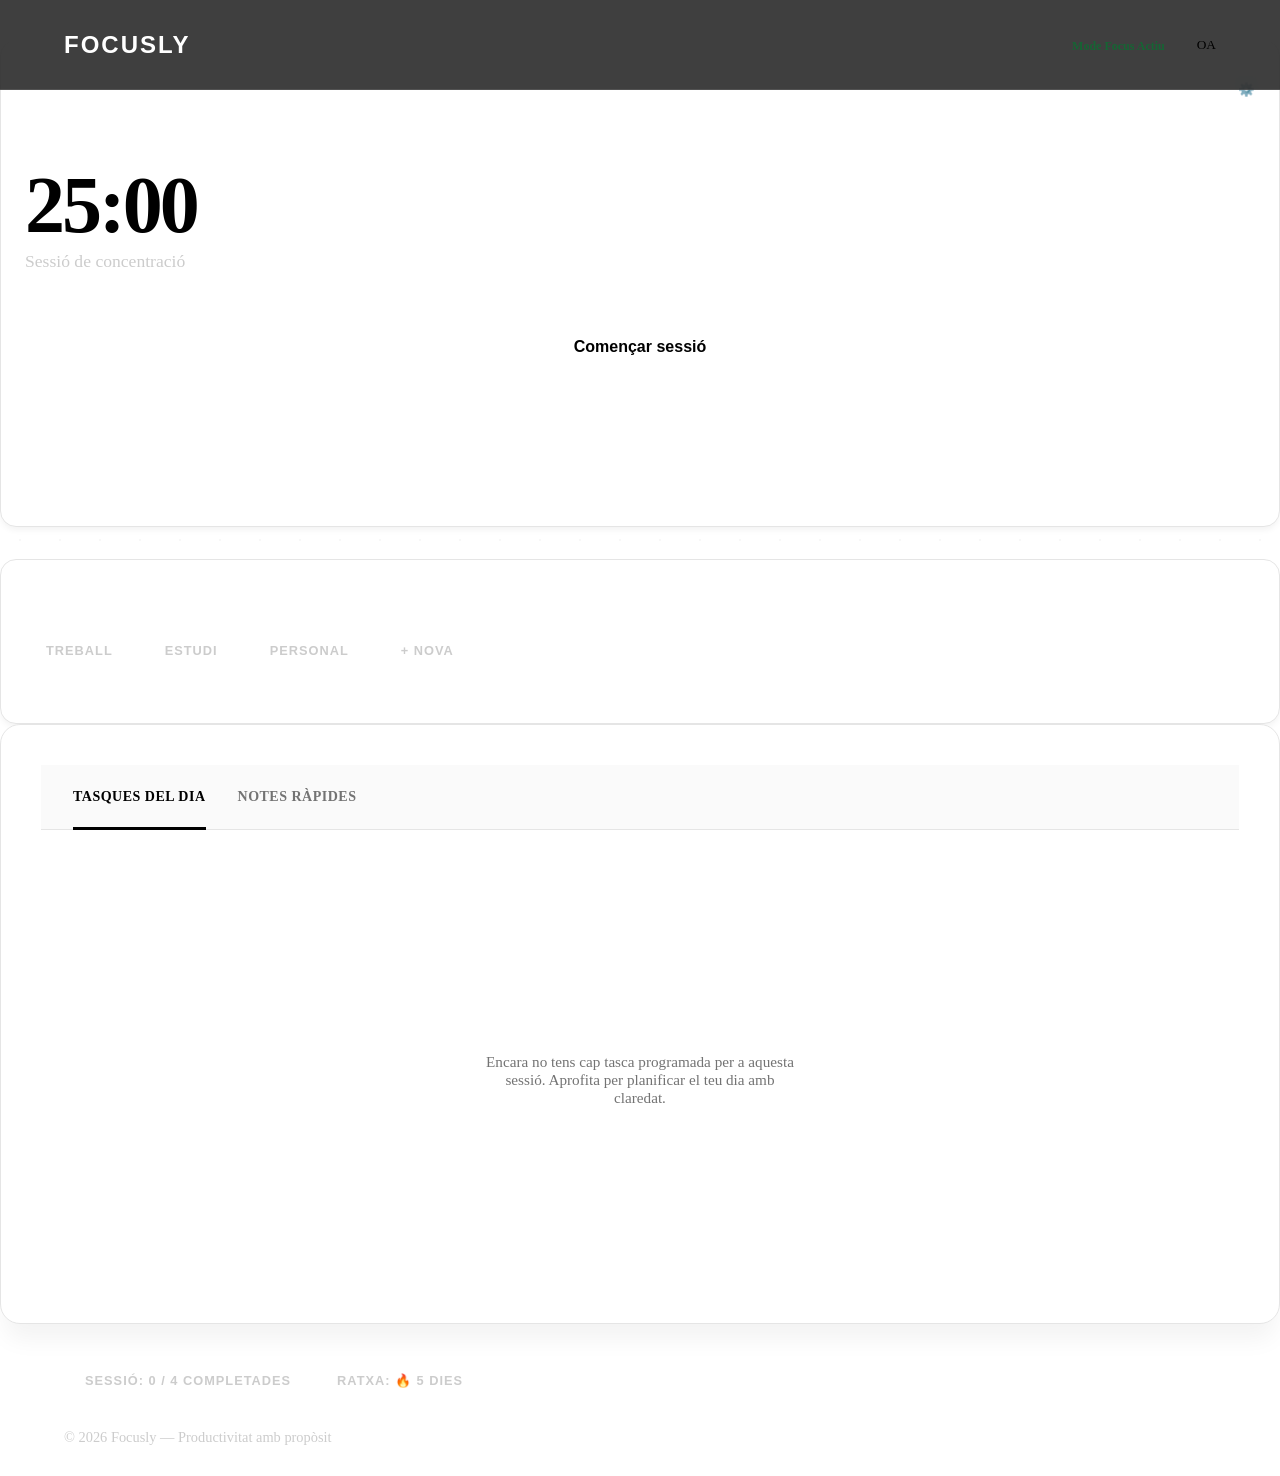
==== app/index.html @ b0396bdb "Mejorar estructura de proyecto para facilitar rutas de archivos" ====
<!DOCTYPE html>
<html lang="ca">
<head>
    <meta charset="UTF-8" />
    <meta name="viewport" content="width=device-width, initial-scale=1.0" />
    <title>Focusly — Panell de Control</title>
    <link rel="stylesheet" href="../css/style.css" />
    <link rel="stylesheet" href="../css/dashboard.css" />
</head>
<body class="dashboard-page">

    <header class="main-header dashboard-header">
        <div class="container flex-header">
            <div class="brand">
                <a href="index.html" class="logo">FOCUSLY</a>
            </div>
            
            <nav class="nav-links header-actions">
                <div class="status-badge">
                    <span class="pulse-dot"></span>
                    <span class="status-text">Mode Focus Actiu</span>
                </div>
                <button class="profile-btn" aria-label="Perfil d'usuari">
                    <div class="avatar-circle">OA</div>
                </button>
            </nav>
        </div>
    </header>

    <main class="app-main container">
        <div class="dashboard-grid">
            
            <aside class="sidebar">
                
                <section class="feature-item widget">
                    <header class="widget-header">
                        <h3>Temporitzador</h3>
                        <button class="icon-btn" aria-label="Configuració">⚙️</button>
                    </header>
                    
                    <div class="timer-display">
                        <span class="time-remaining">25:00</span>
                        <p class="timer-subtitle">Sessió de concentració</p>
                    </div>
                    
                    <div class="cta-container">
                        <button class="btn-white btn-full">Començar sessió</button>
                        <div class="timer-controls">
                            <button class="btn-secondary">Pausa</button>
                            <button class="btn-secondary">Reiniciar</button>
                        </div>
                    </div>
                </section>

                <section class="feature-item widget">
                    <h3>Etiquetes de sessió</h3>
                    <div class="tag-cloud">
                        <button class="badge active-tag">Treball</button>
                        <button class="badge">Estudi</button>
                        <button class="badge">Personal</button>
                        <button class="badge add-tag">+ Nova</button>
                    </div>
                </section>
                
            </aside>

            <section class="workspace">
                <div class="feature-item workspace-card">
                    
                    <header class="workspace-header">
                        <div class="header-tabs">
                            <button class="tab active">Tasques del dia</button>
                            <button class="tab">Notes ràpides</button>
                        </div>
                    </header>

                    <div class="workspace-content">
                        <div class="empty-state text-center">
                            <div class="icon-box empty-icon">✓</div>
                            <h2>Tot en ordre</h2>
                            <p>Encara no tens cap tasca programada per a aquesta sessió. Aprofita per planificar el teu dia amb claredat.</p>
                            <button class="btn-secondary mt-4">
                                + Afegeix la teva primera tasca
                            </button>
                        </div>
                    </div>
                    
                </div>
            </section>

        </div>
    </main>

    <footer class="dashboard-footer">
        <div class="container footer-flex">
            <div class="footer-stats">
                <span class="badge"><strong>Sessió:</strong> 0 / 4 completades</span>
                <span class="badge"><strong>Ratxa:</strong> 🔥 5 dies</span>
            </div>
            <div class="footer-legal">
                <p>&copy; 2026 Focusly — Productivitat amb propòsit</p>
            </div>
        </div>
    </footer>

    <script src="js/app.js"></script>
</body>
</html>
---- css/style.css ----
:root {
    /* Colors de Fons i Degradats */
    --bg-dark-start: #1e1e1e;
    --bg-dark-end: #3a3a3a;
    --bg-header: rgba(30, 30, 30, 0.85);
    --bg-card: rgba(255, 255, 255, 0.03);
    --bg-card-hover: rgba(255, 255, 255, 0.08);
    
    /* Colors de Text */
    --text-primary: #ffffff;
    --text-secondary: #cccccc;
    --text-muted: #999999;
    --text-inverse: #000000;
    
    /* Botons (Basat en el teu codi) */
    --btn-primary-bg: #ffffff;
    --btn-primary-text: #000000;
    --btn-primary-hover: #dddddd;
    --btn-secondary-border: #ffffff;
    --btn-secondary-text: #ffffff;
    --btn-secondary-hover-bg: #ffffff;
    --btn-secondary-hover-text: #000000;
    
    /* Vores i Línies */
    --border-color: rgba(255, 255, 255, 0.1);
    --border-color-hover: rgba(255, 255, 255, 0.4);
    
    /* Tipografia */
    --font-main: Garamond, "Times New Roman", serif;
    --font-sans: -apple-system, BlinkMacSystemFont, "Segoe UI", Roboto, Helvetica, Arial, sans-serif;
    
    /* Espaiats i Mides */
    --container-max-width: 1200px;
    --container-narrow: 800px;
    --container-tiny: 500px; /* Del teu codi original */
    --padding-global: 24px;
    
    /* Transicions */
    --transition-fast: 0.2s ease;
    --transition-normal: 0.3s ease;
    --transition-slow: 0.5s ease;
    
    /* Ombres */
    --shadow-sm: 0 4px 6px rgba(0, 0, 0, 0.1);
    --shadow-md: 0 10px 30px rgba(0, 0, 0, 0.3);
    --shadow-lg: 0 20px 40px rgba(0, 0, 0, 0.5);
}

/* =========================================
   2. RESET & NORMALIZE
   ========================================= */
*,
*::before,
*::after {
    margin: 0;
    padding: 0;
    box-sizing: border-box;
}

html {
    scroll-behavior: smooth;
    font-size: 16px;
}

/* =========================================
   3. ESTILS BASE (CORE STYLES)
   ========================================= */
body.landing-page {
    font-family: var(--font-main);
    background: linear-gradient(135deg, var(--bg-dark-start), var(--bg-dark-end));
    background-attachment: fixed; /* Manté el degradat fix al fer scroll */
    color: var(--text-primary);
    line-height: 1.6;
    overflow-x: hidden;
    min-height: 100vh;
    /* Hem tret el display:flex general per permetre l'estructura de la landing */
}

/* Contenidors Estructurals */
.container {
    max-width: var(--container-max-width);
    margin: 0 auto;
    padding: 0 var(--padding-global);
}

.container-narrow {
    max-width: var(--container-narrow);
    margin: 0 auto;
    padding: 0 var(--padding-global);
}

/* Tipografia General */
h1, h2, h3, h4, h5, h6 {
    font-weight: normal;
    line-height: 1.2;
    margin-bottom: 0.5em;
    color: var(--text-primary);
}

p {
    font-size: 1.2em;
    margin-bottom: 30px;
    color: var(--text-secondary);
}

a {
    text-decoration: none;
    color: var(--text-primary);
    transition: var(--transition-fast);
}

/* =========================================
   4. SISTEMA DE BOTONS (Adaptat del teu)
   ========================================= */
/* Classes base de botons (Primary / Secondary) */
.btn-primary, 
.btn-white,
.nav-btn-primary {
    display: inline-block;
    padding: 12px 24px;
    background-color: var(--btn-primary-bg);
    color: var(--btn-primary-text) !important;
    border: none;
    border-radius: 8px;
    font-size: 1em;
    font-family: var(--font-sans); /* Contrast modern pels botons */
    font-weight: 600;
    text-align: center;
    cursor: pointer;
    transition: var(--transition-normal);
}

.btn-primary:hover, 
.btn-white:hover,
.nav-btn-primary:hover {
    background-color: var(--btn-primary-hover);
    transform: translateY(-2px);
    box-shadow: var(--shadow-md);
}

.btn-secondary, 
.btn-black, 
.nav-btn-secondary {
    display: inline-block;
    padding: 12px 24px;
    background-color: transparent;
    color: var(--btn-secondary-text);
    border: 2px solid var(--btn-secondary-border);
    border-radius: 8px;
    font-size: 1em;
    font-family: var(--font-sans);
    font-weight: 600;
    text-align: center;
    cursor: pointer;
    transition: var(--transition-normal);
}

.btn-secondary:hover, 
.btn-black:hover, 
.nav-btn-secondary:hover {
    background-color: var(--btn-secondary-hover-bg);
    color: var(--btn-secondary-hover-text) !important;
    transform: translateY(-2px);
}

/* =========================================
   5. CAPÇALERA I NAVEGACIÓ (HEADER)
   ========================================= */
.main-header {
    height: 90px;
    display: flex;
    align-items: center;
    background: var(--bg-header);
    backdrop-filter: blur(12px);
    -webkit-backdrop-filter: blur(12px);
    position: fixed;
    top: 0;
    width: 100%;
    z-index: 1000;
    border-bottom: 1px solid var(--border-color);
    transition: all var(--transition-normal);
}

.flex-header {
    display: flex;
    justify-content: space-between;
    align-items: center;
    width: 100%;
}

.logo {
    font-family: var(--font-sans);
    font-size: 1.5rem;
    font-weight: 900;
    letter-spacing: 2px;
    color: var(--text-primary);
    text-transform: uppercase;
}

.nav-links {
    display: flex;
    align-items: center;
    gap: 32px;
}

.nav-links > a:not([class*="btn"]) {
    font-size: 1.1rem;
    color: var(--text-secondary);
    position: relative;
}

.nav-links > a:not([class*="btn"]):hover {
    color: var(--text-primary);
}

/* Subratllat animat pels enllaços de navegació */
.nav-links > a:not([class*="btn"])::after {
    content: '';
    position: absolute;
    width: 0;
    height: 1px;
    bottom: -4px;
    left: 0;
    background-color: var(--text-primary);
    transition: width var(--transition-normal);
}

.nav-links > a:not([class*="btn"]):hover::after {
    width: 100%;
}

/* =========================================
   6. SECCIÓ HERO (INICI)
   ========================================= */
.hero-section {
    padding: 200px 0 140px 0;
    text-align: center;
    position: relative;
    z-index: 1;
}

/* Element decoratiu per donar profunditat */
.hero-section::before {
    content: '';
    position: absolute;
    top: 0;
    left: 50%;
    transform: translateX(-50%);
    width: 60vw;
    height: 60vw;
    background: radial-gradient(circle, rgba(255,255,255,0.05) 0%, transparent 70%);
    z-index: -1;
    pointer-events: none;
}

.badge {
    display: inline-block;
    background-color: var(--bg-card);
    border: 1px solid var(--border-color);
    padding: 8px 20px;
    border-radius: 30px;
    font-family: var(--font-sans);
    font-size: 0.8rem;
    font-weight: 600;
    text-transform: uppercase;
    letter-spacing: 1px;
    margin-bottom: 32px;
    color: var(--text-secondary);
}

.main-title {
    font-size: 4.5rem;
    font-weight: normal;
    line-height: 1.1;
    margin-bottom: 24px;
}

.main-subtitle {
    font-size: 1.4rem;
    color: var(--text-secondary);
    max-width: var(--container-tiny); /* Utilitzem el teu max-width de 500px aquí */
    margin: 0 auto 48px;
}

.cta-container {
    display: flex;
    flex-direction: column;
    align-items: center;
    gap: 16px;
}

.cta-note {
    font-family: var(--font-sans);
    font-size: 0.85rem;
    color: var(--text-muted);
    margin-top: 0;
    margin-bottom: 0;
}

/* =========================================
   7. SECCIÓ DE CARACTERÍSTIQUES (MÈTODE)
   ========================================= */
.features-section {
    padding: 120px 0;
    position: relative;
    border-top: 1px solid var(--border-color);
    background: rgba(0, 0, 0, 0.1); /* Lleugera foscor per separar */
}

.section-header {
    text-align: center;
    margin-bottom: 80px;
}

.section-title {
    font-size: 3rem;
}

.features-grid {
    display: grid;
    grid-template-columns: repeat(3, 1fr);
    gap: 40px;
}

.feature-item {
    padding: 40px;
    background-color: var(--bg-card);
    border: 1px solid var(--border-color);
    border-radius: 16px;
    transition: var(--transition-normal);
    backdrop-filter: blur(10px);
}

.feature-item:hover {
    border-color: var(--border-color-hover);
    transform: translateY(-10px);
    background-color: var(--bg-card-hover);
    box-shadow: var(--shadow-lg);
}

.icon-box {
    width: 60px;
    height: 60px;
    border: 2px solid var(--text-primary);
    color: var(--text-primary);
    display: flex;
    align-items: center;
    justify-content: center;
    font-family: var(--font-sans);
    font-weight: 700;
    font-size: 1.2rem;
    border-radius: 50%;
    margin-bottom: 24px;
    transition: var(--transition-normal);
}

.feature-item:hover .icon-box {
    background-color: var(--text-primary);
    color: var(--bg-dark-start);
}

.feature-item h3 {
    font-size: 1.8rem;
    margin-bottom: 16px;
}

.feature-item p {
    color: var(--text-secondary);
    font-size: 1.1rem;
    margin-bottom: 0;
}

/* =========================================
   8. CTA FINAL
   ========================================= */
.final-cta {
    padding: 120px 0;
    border-top: 1px solid var(--border-color);
}

.cta-box {
    background: linear-gradient(135deg, rgba(255,255,255,0.05), rgba(0,0,0,0.2));
    border: 1px solid var(--border-color);
    padding: 80px 40px;
    border-radius: 24px;
    text-align: center;
    box-shadow: var(--shadow-md);
}

.cta-box h2 {
    font-size: 3.5rem;
    margin-bottom: 24px;
}

.cta-box p {
    font-size: 1.4rem;
    max-width: 600px;
    margin: 0 auto 40px;
    color: var(--text-secondary);
}

/* =========================================
   9. PEU DE PÀGINA (FOOTER)
   ========================================= */
.main-footer {
    padding: 80px 0 40px 0;
    background-color: rgba(0, 0, 0, 0.3);
    border-top: 1px solid var(--border-color);
}

.footer-grid {
    display: grid;
    grid-template-columns: 1fr 2fr;
    gap: 60px;
    margin-bottom: 60px;
}

.footer-brand .logo {
    display: block;
    margin-bottom: 16px;
}

.footer-brand p {
    font-family: var(--font-sans);
    color: var(--text-muted);
    font-size: 0.95rem;
}

.footer-links {
    display: flex;
    justify-content: flex-end;
    gap: 100px;
}

.link-group h4 {
    font-family: var(--font-sans);
    font-size: 0.85rem;
    text-transform: uppercase;
    letter-spacing: 2px;
    margin-bottom: 24px;
    color: var(--text-primary);
}

.link-group a {
    display: block;
    font-family: var(--font-sans);
    margin-bottom: 16px;
    color: var(--text-muted);
    font-size: 0.95rem;
}

.link-group a:hover {
    color: var(--text-primary);
    transform: translateX(4px);
}

.footer-bottom {
    border-top: 1px solid var(--border-color);
    padding-top: 30px;
    text-align: center;
    font-family: var(--font-sans);
    color: var(--text-muted);
    font-size: 0.85rem;
}

/* =========================================
   10. ANIMACIONS (KEYFRAMES)
   ========================================= */
@keyframes fadeIn {
    from { opacity: 0; }
    to { opacity: 1; }
}

@keyframes slideUp {
    from { 
        opacity: 0; 
        transform: translateY(40px); 
    }
    to { 
        opacity: 1; 
        transform: translateY(0); 
    }
}

@keyframes pulseGlow {
    0% { box-shadow: 0 0 0 0 rgba(255, 255, 255, 0.2); }
    70% { box-shadow: 0 0 0 15px rgba(255, 255, 255, 0); }
    100% { box-shadow: 0 0 0 0 rgba(255, 255, 255, 0); }
}

/* Aplicació de les animacions */
.hero-content {
    animation: slideUp 1s ease-out forwards;
}

.features-grid .feature-item:nth-child(1) { animation: slideUp 0.8s ease-out 0.2s both; }
.features-grid .feature-item:nth-child(2) { animation: slideUp 0.8s ease-out 0.4s both; }
.features-grid .feature-item:nth-child(3) { animation: slideUp 0.8s ease-out 0.6s both; }

/* =========================================
   11. ACCESSILIBITAT I ESTATS (A11Y)
   ========================================= */
/* Focus visible per a navegació per teclat */
:focus {
    outline: none;
}

:focus-visible {
    outline: 2px dashed var(--text-primary);
    outline-offset: 4px;
    border-radius: 4px;
}

/* Respectar preferències de moviment de l'usuari */
@media (prefers-reduced-motion: reduce) {
    * {
        animation-duration: 0.01ms !important;
        animation-iteration-count: 1 !important;
        transition-duration: 0.01ms !important;
        scroll-behavior: auto !important;
    }
}

/* Personalització del text seleccionat */
::selection {
    background-color: var(--text-primary);
    color: var(--text-inverse);
}

::-moz-selection {
    background-color: var(--text-primary);
    color: var(--text-inverse);
}

/* Barra de desplaçament personalitzada */
::-webkit-scrollbar {
    width: 8px;
}

::-webkit-scrollbar-track {
    background: var(--bg-dark-start);
}

::-webkit-scrollbar-thumb {
    background: rgba(255, 255, 255, 0.2);
    border-radius: 10px;
}

::-webkit-scrollbar-thumb:hover {
    background: rgba(255, 255, 255, 0.4);
}

/* =========================================
   12. MEDIA QUERIES (RESPONSIVE DESIGN)
   ========================================= */

/* Pantalles Grans i Portàtils (Fins a 1024px) */
@media (max-width: 1024px) {
    .main-title { 
        font-size: 3.5rem; 
    }
    
    .cta-box h2 {
        font-size: 2.8rem;
    }
    
    .features-grid { 
        grid-template-columns: repeat(2, 1fr); 
    }
    
    .footer-links {
        gap: 60px;
    }
}

/* Tablets (Fins a 768px) */
@media (max-width: 768px) {
    .main-header {
        height: 70px;
    }
    
    .nav-links { 
        display: none; /* Podries afegir un menú d'hamburguesa aquí via JS */
    }
    
    .hero-section { 
        padding: 150px 0 80px 0; 
    }
    
    .main-title { 
        font-size: 3rem; 
    }
    
    .main-subtitle {
        font-size: 1.2rem;
    }
    
    .section-title {
        font-size: 2.5rem;
    }
    
    .features-grid { 
        grid-template-columns: 1fr; 
        gap: 24px;
    }
    
    .footer-grid { 
        grid-template-columns: 1fr; 
        gap: 40px; 
        text-align: center; 
    }
    
    .footer-links { 
        justify-content: center; 
        gap: 40px; 
    }
    
    .cta-box {
        padding: 60px 24px;
    }
    
    .cta-box h2 { 
        font-size: 2.2rem; 
    }
}

/* Telèfons Mòbils Petits (Fins a 480px) */
@media (max-width: 480px) {
    .main-title { 
        font-size: 2.5rem; 
    }
    
    .cta-box h2 { 
        font-size: 1.8rem; 
    }
    
    .feature-item {
        padding: 24px;
    }
    
    .btn-primary, 
    .btn-secondary,
    .btn-black,
    .btn-white {
        width: 100%;
        display: block;
        margin-bottom: 12px;
    }
    
    .footer-links {
        flex-direction: column;
        gap: 30px;
    }
}

/* =========================================
   13. ESTILS ESPECÍFICS (UTILITIES & TWEAKS)
   ========================================= */

/* Adaptacions específiques del HTML al nou disseny */
.btn-black {
    /* En el teu disseny dark-mode, aquest botó (que era negre sòlid)
       passa a ser el botó secundari vorejat per millorar el contrast */
    background-color: transparent;
    border: 2px solid var(--btn-secondary-border);
    color: var(--btn-secondary-text);
}

.btn-white {
    /* Aquest actua com a Call To Action Principal */
    background-color: var(--btn-primary-bg);
    color: var(--btn-primary-text);
    border: none;
}

/* Modificadors d'amplada per botons (heretat del teu bloc de prova) */
.btn-full {
    width: 80%;
    margin: 10px auto;
    display: block;
}

/* Prevenció de marges col·lapsats */
.hero-content, 
.section-header, 
.cta-box {
    overflow: hidden;
}
---- css/dashboard.css ----
/* * FOCUSLY - DASHBOARD CORE STYLES
 * Estil: Minimalisme Professional / SaaS Modern
 * Paleta: Blanc, Negre, Grisos de contrast i Blau d'accent
 */

/* =========================================
   1. RESET & BASE
   ========================================= */
* {
  margin: 0;
  padding: 0;
  box-sizing: border-box;
  -webkit-font-smoothing: antialiased;
  -moz-osx-font-smoothing: grayscale;
}

html {
  font-size: 16px;
  scroll-behavior: smooth;
}

body.app-container {
  font-family:
    -apple-system, BlinkMacSystemFont, "Segoe UI", Roboto, Helvetica, Arial,
    sans-serif;
  background-color: #fcfcfc;
  color: #1a1a1a;
  line-height: 1.6;
  overflow-x: hidden;
  min-height: 100vh;
  display: flex;
  flex-direction: column;
}

button {
  cursor: pointer;
  border: none;
  background: none;
  font-family: inherit;
  transition: all 0.2s ease-in-out;
}

/* =========================================
   2. HEADER & NAVEGACIÓ
   ========================================= */
.app-header {
  background-color: #ffffff;
  border-bottom: 1px solid #e5e5e5;
  height: 72px;
  display: flex;
  align-items: center;
  position: sticky;
  top: 0;
  z-index: 1000;
}

.header-content {
  width: 100%;
  max-width: 1400px;
  margin: 0 auto;
  padding: 0 24px;
  display: flex;
  justify-content: space-between;
  align-items: center;
}

.brand {
  display: flex;
  align-items: center;
  gap: 12px;
}

.brand-logo {
  width: 32px;
  height: 32px;
  background-color: #000000;
  border-radius: 8px;
  display: block;
}

.brand-name {
  font-size: 1.25rem;
  font-weight: 800;
  letter-spacing: -0.5px;
  text-transform: lowercase;
}

.header-nav {
  display: flex;
  align-items: center;
  gap: 24px;
}

.user-status {
  display: flex;
  align-items: center;
  gap: 8px;
  background-color: #f0fdf4;
  padding: 6px 12px;
  border-radius: 20px;
  border: 1px solid #dcfce7;
}

.status-indicator {
  width: 8px;
  height: 8px;
  background-color: #22c55e;
  border-radius: 50%;
  box-shadow: 0 0 0 2px rgba(34, 197, 94, 0.2);
}

.status-text {
  font-size: 0.75rem;
  font-weight: 600;
  color: #166534;
}

.user-profile {
  width: 40px;
  height: 40px;
  border-radius: 50%;
  overflow: hidden;
  border: 2px solid #000000;
  padding: 2px;
}

.user-profile img {
  width: 100%;
  height: 100%;
  object-fit: cover;
  border-radius: 50%;
}

/* =========================================
   3. LAYOUT ESTRUCTURAL
   ========================================= */
.app-main {
  flex: 1;
  padding: 40px 0;
  width: 100%;
  max-width: 1400px;
  margin: 0 auto;
}

.layout-grid {
  display: grid;
  grid-template-columns: 360px 1fr;
  gap: 40px;
  padding: 0 24px;
}

/* =========================================
   4. SIDEBAR & WIDGETS
   ========================================= */
.sidebar {
  display: flex;
  flex-direction: column;
  gap: 32px;
}

.widget {
  background: #ffffff;
  border-radius: 16px;
  border: 1px solid #e5e5e5;
  padding: 24px;
  box-shadow: 0 4px 6px -1px rgba(0, 0, 0, 0.05);
}

.widget-header {
  display: flex;
  justify-content: space-between;
  align-items: center;
  margin-bottom: 24px;
}

.widget-title {
  font-size: 0.875rem;
  font-weight: 700;
  text-transform: uppercase;
  letter-spacing: 1px;
  color: #737373;
}

.settings-icon {
  font-size: 1.2rem;
  opacity: 0.5;
}

.settings-icon:hover {
  opacity: 1;
}

/* Pomodoro Specific */
.pomodoro-widget {
  background-color: #000000;
  color: #ffffff;
  border: none;
  text-align: center;
}

.pomodoro-widget .widget-title {
  color: #a3a3a3;
}

.timer-display {
  padding: 20px 0;
  margin-bottom: 24px;
}

.time-remaining {
  font-size: 5rem;
  font-weight: 800;
  letter-spacing: -3px;
  font-variant-numeric: tabular-nums;
}

.timer-controls {
  display: flex;
  flex-direction: column;
  gap: 16px;
}

.btn-main {
  background-color: #ffffff;
  color: #000000;
  padding: 16px;
  border-radius: 12px;
  font-weight: 700;
  font-size: 1rem;
  box-shadow: 0 10px 15px -3px rgba(255, 255, 255, 0.1);
}

.btn-main:hover {
  transform: translateY(-2px);
  background-color: #f5f5f5;
}

.btn-group {
  display: grid;
  grid-template-columns: 1fr 1fr;
  gap: 12px;
}

.btn-ghost {
  color: #a3a3a3;
  font-weight: 600;
  font-size: 0.875rem;
  padding: 10px;
  border: 1px solid #262626;
  border-radius: 8px;
}

.btn-ghost:hover {
  color: #ffffff;
  border-color: #525252;
  background-color: #171717;
}

/* Tags Specific */
.tag-cloud {
  display: flex;
  flex-wrap: wrap;
  gap: 10px;
}

.tag {
  background-color: #f5f5f5;
  padding: 8px 16px;
  border-radius: 8px;
  font-size: 0.875rem;
  font-weight: 600;
  color: #525252;
}

.tag.active {
  background-color: #000000;
  color: #ffffff;
}

.tag:hover:not(.active) {
  background-color: #e5e5e5;
}

.tag-add {
  border: 1px dashed #d4d4d4;
  padding: 8px 16px;
  border-radius: 8px;
  font-size: 0.875rem;
  font-weight: 600;
  color: #a3a3a3;
}

.tag-add:hover {
  border-color: #000000;
  color: #000000;
}

/* =========================================
   5. WORKSPACE & CONTENT
   ========================================= */
.workspace {
  width: 100%;
}

.workspace-card {
  background: #ffffff;
  border-radius: 20px;
  border: 1px solid #e5e5e5;
  min-height: 600px;
  display: flex;
  flex-direction: column;
  overflow: hidden;
  box-shadow: 0 20px 25px -5px rgba(0, 0, 0, 0.05);
}

.workspace-header {
  padding: 0 32px;
  border-bottom: 1px solid #e5e5e5;
  background-color: #fafafa;
}

.header-tabs {
  display: flex;
  gap: 32px;
}

.tab {
  padding: 24px 0;
  font-size: 0.875rem;
  font-weight: 700;
  color: #737373;
  position: relative;
  text-transform: uppercase;
  letter-spacing: 0.5px;
}

.tab.active {
  color: #000000;
}

.tab.active::after {
  content: "";
  position: absolute;
  bottom: -1px;
  left: 0;
  width: 100%;
  height: 3px;
  background-color: #000000;
}

.workspace-content {
  flex: 1;
  display: flex;
  align-items: center;
  justify-content: center;
  padding: 48px;
}

.empty-state {
  text-align: center;
  max-width: 320px;
}

.empty-illustration {
  font-size: 4rem;
  margin-bottom: 24px;
  filter: grayscale(1);
  opacity: 0.3;
}

.empty-state h3 {
  font-size: 1.5rem;
  font-weight: 800;
  margin-bottom: 12px;
}

.empty-state p {
  color: #737373;
  font-size: 0.95rem;
  margin-bottom: 32px;
}

.btn-primary-outline {
  border: 2px solid #000000;
  padding: 14px 28px;
  border-radius: 12px;
  font-weight: 700;
  color: #000000;
  text-transform: uppercase;
  font-size: 0.85rem;
  letter-spacing: 0.5px;
}

.btn-primary-outline:hover {
  background-color: #000000;
  color: #ffffff;
}

/* =========================================
   6. FOOTER (BARRA D'ESTAT)
   ========================================= */
.app-footer {
  background-color: #ffffff;
  border-top: 1px solid #e5e5e5;
  padding: 16px 24px;
  display: flex;
  justify-content: space-between;
  align-items: center;
}

.footer-info {
  display: flex;
  gap: 24px;
}

.info-item {
  font-size: 0.75rem;
  color: #525252;
}

.info-item strong {
  color: #000000;
  text-transform: uppercase;
  margin-right: 4px;
}

.footer-legal {
  font-size: 0.75rem;
  color: #a3a3a3;
  font-weight: 500;
}

/* =========================================
   7. ANIMACIONS I MICRO-INTERACCIONS
   ========================================= */
@keyframes fadeIn {
  from {
    opacity: 0;
    transform: translateY(10px);
  }
  to {
    opacity: 1;
    transform: translateY(0);
  }
}

.workspace-card,
.widget {
  animation: fadeIn 0.5s ease-out forwards;
}

/* =========================================
   8. ADAPTACIÓ RESPONSIVE (MÒBIL)
   ========================================= */
@media (max-width: 1024px) {
  .layout-grid {
    grid-template-columns: 1fr;
  }

  .sidebar {
    order: 2;
  }

  .workspace {
    order: 1;
  }
}

@media (max-width: 640px) {
  .app-header {
    height: 64px;
  }

  .brand-name {
    display: none;
  }

  .status-text {
    display: none;
  }

  .hero-title {
    font-size: 3rem;
  }

  .time-remaining {
    font-size: 4rem;
  }

  .workspace-content {
    padding: 24px;
  }

  .app-footer {
    flex-direction: column;
    gap: 12px;
    text-align: center;
  }
}

/* =========================================
   9. ESTILS DE FOCUS (ACCESSIBILITAT)
   ========================================= */
button:focus-visible {
  outline: 3px solid #3b82f6;
  outline-offset: 2px;
}

/* =========================================
   10. DETALLS FINALS D'IMPACTE (EXTRES)
   ========================================= */

/* Efecte de vidre esmerilat opcional */
.navbar-glass {
  backdrop-filter: blur(8px);
  background: rgba(255, 255, 255, 0.8);
}

/* Barra de scroll personalitzada */
::-webkit-scrollbar {
  width: 8px;
}

::-webkit-scrollbar-track {
  background: #f1f1f1;
}

::-webkit-scrollbar-thumb {
  background: #d4d4d4;
  border-radius: 10px;
}

::-webkit-scrollbar-thumb:hover {
  background: #a3a3a3;
}

/* Selecció de text */
::selection {
  background-color: #000000;
  color: #ffffff;
}

/* Estil per a missatges de notificació ràpida */
.toast-mockup {
  position: fixed;
  bottom: 80px;
  right: 24px;
  background: #000;
  color: #fff;
  padding: 12px 20px;
  border-radius: 8px;
  font-size: 0.8rem;
  font-weight: 600;
  box-shadow: 0 10px 20px rgba(0, 0, 0, 0.2);
  display: none; /* Es mostrarà via JS */
}

/* Separador decoratiu */
.divider {
  height: 1px;
  background: #e5e5e5;
  margin: 20px 0;
  width: 100%;
}

/* Imatge de fons molt subtil per al main */
.app-main::before {
  content: "";
  position: fixed;
  top: 0;
  left: 0;
  width: 100%;
  height: 100%;
  background-image: radial-gradient(#e5e5e5 1px, transparent 1px);
  background-size: 40px 40px;
  z-index: -1;
  opacity: 0.3;
}

/* Estat de càrrega o esquelet */
.skeleton {
  background: linear-gradient(90deg, #f0f0f0 25%, #e0e0e0 50%, #f0f0f0 75%);
  background-size: 200% 100%;
  animation: loading 1.5s infinite;
}

@keyframes loading {
  0% {
    background-position: 200% 0;
  }
  100% {
    background-position: -200% 0;
  }
}

/* Tooltip simple */
[data-tooltip] {
  position: relative;
}

[data-tooltip]:hover::after {
  content: attr(data-tooltip);
  position: absolute;
  bottom: 100%;
  left: 50%;
  transform: translateX(-50%);
  background: #000;
  color: #fff;
  padding: 4px 8px;
  border-radius: 4px;
  font-size: 10px;
  white-space: nowrap;
  margin-bottom: 5px;
}

/* Ajustos de contrast per a modes foscos del sistema */
@media (prefers-color-scheme: dark) {
  /* Aquí podríem afegir regles per a dark mode si fos necessari, 
       però el disseny blanc/negre ja és resilient */
}
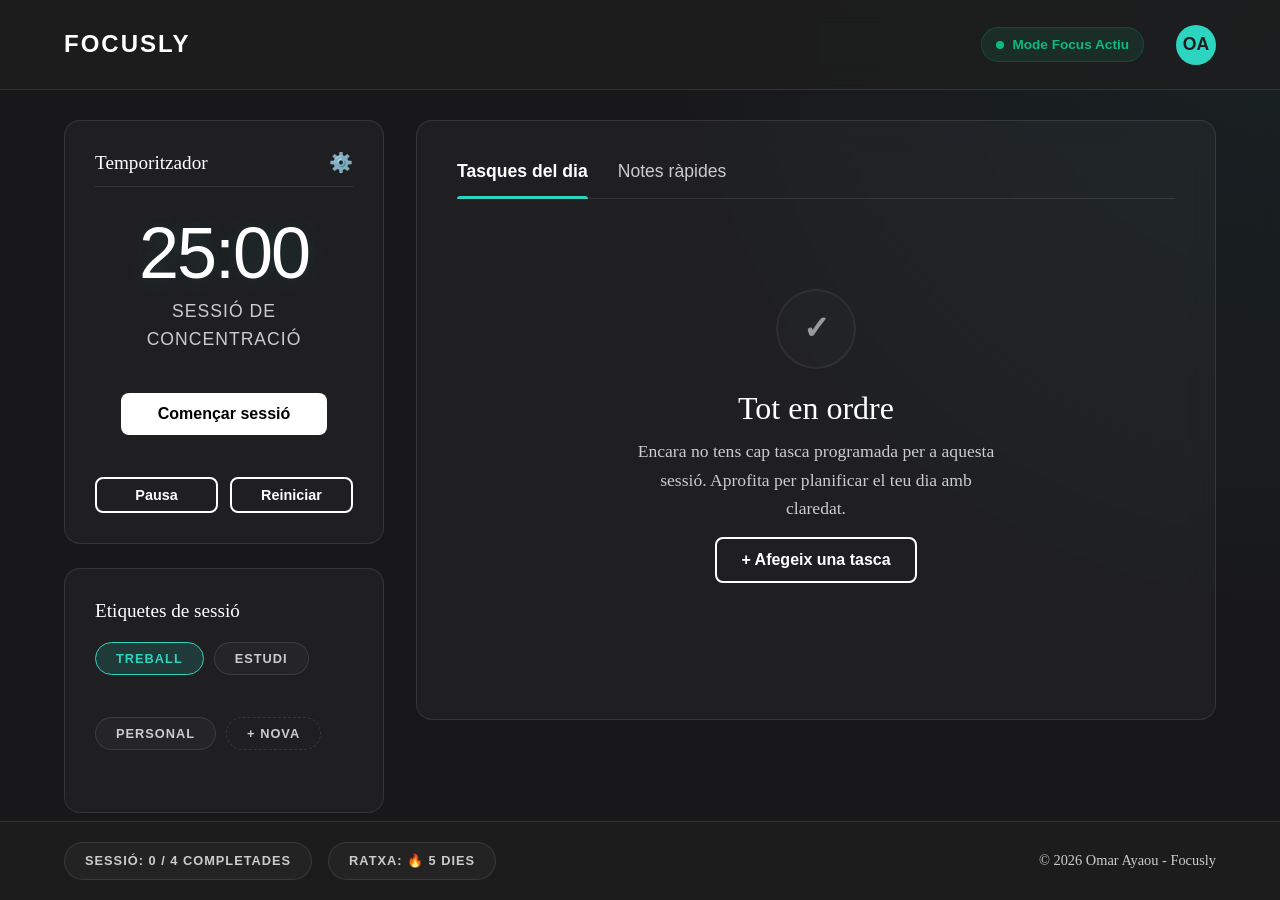
==== commit b4f69e58: "Afegir lógica  de la app i css" ====
--- a/app/index.html
+++ b/app/index.html
@@ -1,108 +1,128 @@
-<!DOCTYPE html>
+<!doctype html>
 <html lang="ca">
-<head>
+  <head>
     <meta charset="UTF-8" />
     <meta name="viewport" content="width=device-width, initial-scale=1.0" />
     <title>Focusly — Panell de Control</title>
     <link rel="stylesheet" href="../css/style.css" />
     <link rel="stylesheet" href="../css/dashboard.css" />
-</head>
-<body class="dashboard-page">
+  </head>
+  <body class="landing-page dashboard-page">
+    <header class="main-header dashboard-header">
+      <div class="container flex-header">
+        <div class="brand">
+          <a href="../index.html" class="logo">FOCUSLY</a>
+        </div>
 
-    <header class="main-header dashboard-header">
-        <div class="container flex-header">
-            <div class="brand">
-                <a href="index.html" class="logo">FOCUSLY</a>
-            </div>
-            
-            <nav class="nav-links header-actions">
-                <div class="status-badge">
-                    <span class="pulse-dot"></span>
-                    <span class="status-text">Mode Focus Actiu</span>
-                </div>
-                <button class="profile-btn" aria-label="Perfil d'usuari">
-                    <div class="avatar-circle">OA</div>
-                </button>
-            </nav>
-        </div>
+        <nav class="nav-links header-actions">
+          <div class="status-badge">
+            <span class="pulse-dot"></span>
+            <span class="status-text">Mode Focus Actiu</span>
+          </div>
+          <button class="profile-btn" aria-label="Perfil d'usuari">
+            <div class="avatar-circle">OA</div>
+          </button>
+        </nav>
+      </div>
     </header>
 
-    <main class="app-main container">
-        <div class="dashboard-grid">
-            
-            <aside class="sidebar">
-                
-                <section class="feature-item widget">
-                    <header class="widget-header">
-                        <h3>Temporitzador</h3>
-                        <button class="icon-btn" aria-label="Configuració">⚙️</button>
-                    </header>
-                    
-                    <div class="timer-display">
-                        <span class="time-remaining">25:00</span>
-                        <p class="timer-subtitle">Sessió de concentració</p>
-                    </div>
-                    
-                    <div class="cta-container">
-                        <button class="btn-white btn-full">Començar sessió</button>
-                        <div class="timer-controls">
-                            <button class="btn-secondary">Pausa</button>
-                            <button class="btn-secondary">Reiniciar</button>
-                        </div>
-                    </div>
-                </section>
+    <main
+      class="app-main container"
+      style="padding-top: 120px; padding-bottom: 60px"
+    >
+      <div class="dashboard-grid">
+        <aside class="sidebar">
+          <section class="feature-item widget timer-widget">
+            <header class="widget-header">
+              <h3 style="margin: 0; font-size: 1.2rem">Temporitzador</h3>
+              <button class="icon-btn" aria-label="Configuració">⚙️</button>
+            </header>
 
-                <section class="feature-item widget">
-                    <h3>Etiquetes de sessió</h3>
-                    <div class="tag-cloud">
-                        <button class="badge active-tag">Treball</button>
-                        <button class="badge">Estudi</button>
-                        <button class="badge">Personal</button>
-                        <button class="badge add-tag">+ Nova</button>
-                    </div>
-                </section>
-                
-            </aside>
+            <div class="timer-display">
+              <span id="time-remaining" class="time-text">25:00</span>
+              <p class="timer-subtitle">Sessió de concentració</p>
+            </div>
 
-            <section class="workspace">
-                <div class="feature-item workspace-card">
-                    
-                    <header class="workspace-header">
-                        <div class="header-tabs">
-                            <button class="tab active">Tasques del dia</button>
-                            <button class="tab">Notes ràpides</button>
-                        </div>
-                    </header>
+            <div class="cta-container">
+              <button id="start-btn" class="btn-white btn-full">
+                Començar sessió
+              </button>
+              <div class="timer-controls">
+                <button id="pause-btn" class="btn-secondary btn-sm">
+                  Pausa
+                </button>
+                <button id="reset-btn" class="btn-secondary btn-sm">
+                  Reiniciar
+                </button>
+              </div>
+            </div>
+          </section>
 
-                    <div class="workspace-content">
-                        <div class="empty-state text-center">
-                            <div class="icon-box empty-icon">✓</div>
-                            <h2>Tot en ordre</h2>
-                            <p>Encara no tens cap tasca programada per a aquesta sessió. Aprofita per planificar el teu dia amb claredat.</p>
-                            <button class="btn-secondary mt-4">
-                                + Afegeix la teva primera tasca
-                            </button>
-                        </div>
-                    </div>
-                    
+          <section class="feature-item widget">
+            <h3 style="margin-bottom: 20px; font-size: 1.2rem">
+              Etiquetes de sessió
+            </h3>
+            <div class="tag-cloud">
+              <button class="badge active-tag">Treball</button>
+              <button class="badge">Estudi</button>
+              <button class="badge">Personal</button>
+              <button class="badge add-tag">+ Nova</button>
+            </div>
+          </section>
+        </aside>
+
+        <section class="workspace">
+          <div class="feature-item workspace-card">
+            <header class="workspace-header">
+              <div class="header-tabs">
+                <button class="tab active-tab">Tasques del dia</button>
+                <button class="tab">Notes ràpides</button>
+              </div>
+            </header>
+
+            <div class="workspace-content">
+              <div class="empty-state">
+                <div
+                  class="icon-box empty-icon"
+                  style="margin: 0 auto 20px auto"
+                >
+                  ✓
                 </div>
-            </section>
-
-        </div>
+                <h2 style="font-size: 2rem; margin-bottom: 10px">
+                  Tot en ordre
+                </h2>
+                <p>
+                  Encara no tens cap tasca programada per a aquesta sessió.
+                  Aprofita per planificar el teu dia amb claredat.
+                </p>
+                <button class="btn-secondary" style="margin-top: 15px">
+                  + Afegeix una tasca
+                </button>
+              </div>
+            </div>
+          </div>
+        </section>
+      </div>
     </main>
 
     <footer class="dashboard-footer">
-        <div class="container footer-flex">
-            <div class="footer-stats">
-                <span class="badge"><strong>Sessió:</strong> 0 / 4 completades</span>
-                <span class="badge"><strong>Ratxa:</strong> 🔥 5 dies</span>
-            </div>
-            <div class="footer-legal">
-                <p>&copy; 2026 Focusly — Productivitat amb propòsit</p>
-            </div>
+      <div class="container footer-flex">
+        <div class="footer-stats">
+          <span class="badge" style="margin-bottom: 0"
+            ><strong>Sessió:</strong> 0 / 4 completades</span
+          >
+          <span class="badge" style="margin-bottom: 0"
+            ><strong>Ratxa:</strong> 🔥 5 dies</span
+          >
         </div>
+        <div class="footer-legal">
+          <p style="margin: 0; font-size: 0.9rem">
+            &copy; 2026 Omar Ayaou - Focusly
+          </p>
+        </div>
+      </div>
     </footer>
 
-    <script src="js/app.js"></script>
-</body>
-</html>+    <script src="../js/dashboard.js"></script>
+  </body>
+</html>
--- a/css/dashboard.css
+++ b/css/dashboard.css
@@ -1,169 +1,100 @@
-/* * FOCUSLY - DASHBOARD CORE STYLES
- * Estil: Minimalisme Professional / SaaS Modern
- * Paleta: Blanc, Negre, Grisos de contrast i Blau d'accent
- */
-
-/* =========================================
-   1. RESET & BASE
-   ========================================= */
-* {
-  margin: 0;
-  padding: 0;
-  box-sizing: border-box;
-  -webkit-font-smoothing: antialiased;
-  -moz-osx-font-smoothing: grayscale;
-}
-
-html {
-  font-size: 16px;
-  scroll-behavior: smooth;
-}
-
-body.app-container {
-  font-family:
-    -apple-system, BlinkMacSystemFont, "Segoe UI", Roboto, Helvetica, Arial,
-    sans-serif;
-  background-color: #fcfcfc;
-  color: #1a1a1a;
-  line-height: 1.6;
-  overflow-x: hidden;
-  min-height: 100vh;
-  display: flex;
-  flex-direction: column;
-}
-
-button {
-  cursor: pointer;
-  border: none;
-  background: none;
-  font-family: inherit;
-  transition: all 0.2s ease-in-out;
-}
-
-/* =========================================
-   2. HEADER & NAVEGACIÓ
-   ========================================= */
-.app-header {
-  background-color: #ffffff;
-  border-bottom: 1px solid #e5e5e5;
-  height: 72px;
-  display: flex;
-  align-items: center;
-  position: sticky;
-  top: 0;
-  z-index: 1000;
-}
-
-.header-content {
-  width: 100%;
-  max-width: 1400px;
-  margin: 0 auto;
-  padding: 0 24px;
-  display: flex;
-  justify-content: space-between;
-  align-items: center;
-}
-
-.brand {
-  display: flex;
-  align-items: center;
-  gap: 12px;
-}
-
-.brand-logo {
-  width: 32px;
-  height: 32px;
-  background-color: #000000;
-  border-radius: 8px;
-  display: block;
-}
-
-.brand-name {
-  font-size: 1.25rem;
-  font-weight: 800;
-  letter-spacing: -0.5px;
-  text-transform: lowercase;
-}
-
-.header-nav {
-  display: flex;
-  align-items: center;
-  gap: 24px;
-}
-
-.user-status {
+/* =========================================
+   VARIABLES ESPECÍFIQUES DEL DASHBOARD
+   ========================================= */
+:root {
+  /* Color d'acent (Turquesa suau) ideal per concentració */
+  --accent-color: #2dd4bf;
+  --accent-hover: #14b8a6;
+  --accent-transparent: rgba(45, 212, 191, 0.15);
+
+  /* Colors d'estat */
+  --status-active: #10b981; /* Verd */
+  --status-warning: #f59e0b; /* Taronja */
+  --app-bg: #18181b; /* Fons un pèl més sòlid per l'app */
+}
+
+/* Redefinim el fons només per la pàgina de la app per evitar distraccions */
+body.dashboard-page {
+  background: var(--app-bg);
+  background-image: radial-gradient(
+    circle at top right,
+    rgba(45, 212, 191, 0.05) 0%,
+    transparent 40%
+  );
+}
+
+/* =========================================
+   ESTRUCTURA GRID (LAYOUT)
+   ========================================= */
+.dashboard-grid {
+  display: grid;
+  grid-template-columns: 320px 1fr;
+  gap: 32px;
+  align-items: start;
+}
+
+/* =========================================
+   COMPONENTS DE LA CAPÇALERA
+   ========================================= */
+.status-badge {
   display: flex;
   align-items: center;
   gap: 8px;
-  background-color: #f0fdf4;
-  padding: 6px 12px;
+  background: rgba(16, 185, 129, 0.1);
+  padding: 6px 14px;
   border-radius: 20px;
-  border: 1px solid #dcfce7;
-}
-
-.status-indicator {
+  border: 1px solid rgba(16, 185, 129, 0.2);
+}
+
+.pulse-dot {
   width: 8px;
   height: 8px;
-  background-color: #22c55e;
+  background-color: var(--status-active);
   border-radius: 50%;
-  box-shadow: 0 0 0 2px rgba(34, 197, 94, 0.2);
+  box-shadow: 0 0 0 0 rgba(16, 185, 129, 0.7);
+  animation: pulseActive 2s infinite;
 }
 
 .status-text {
-  font-size: 0.75rem;
+  font-size: 0.85rem;
+  color: var(--status-active);
+  font-family: var(--font-sans);
   font-weight: 600;
-  color: #166534;
-}
-
-.user-profile {
+}
+
+.profile-btn {
+  background: none;
+  border: none;
+  cursor: pointer;
+  padding: 0;
+}
+
+.avatar-circle {
   width: 40px;
   height: 40px;
   border-radius: 50%;
-  overflow: hidden;
-  border: 2px solid #000000;
-  padding: 2px;
-}
-
-.user-profile img {
-  width: 100%;
-  height: 100%;
-  object-fit: cover;
-  border-radius: 50%;
-}
-
-/* =========================================
-   3. LAYOUT ESTRUCTURAL
-   ========================================= */
-.app-main {
-  flex: 1;
-  padding: 40px 0;
-  width: 100%;
-  max-width: 1400px;
-  margin: 0 auto;
-}
-
-.layout-grid {
-  display: grid;
-  grid-template-columns: 360px 1fr;
-  gap: 40px;
-  padding: 0 24px;
-}
-
-/* =========================================
-   4. SIDEBAR & WIDGETS
-   ========================================= */
-.sidebar {
-  display: flex;
-  flex-direction: column;
-  gap: 32px;
-}
-
+  background: var(--accent-color);
+  color: var(--bg-dark-start);
+  display: flex;
+  align-items: center;
+  justify-content: center;
+  font-family: var(--font-sans);
+  font-weight: bold;
+  font-size: 1.1rem;
+  transition: var(--transition-fast);
+}
+
+.avatar-circle:hover {
+  transform: scale(1.05);
+  box-shadow: 0 0 15px var(--accent-transparent);
+}
+
+/* =========================================
+   GINYS LATERALS (WIDGETS)
+   ========================================= */
 .widget {
-  background: #ffffff;
-  border-radius: 16px;
-  border: 1px solid #e5e5e5;
-  padding: 24px;
-  box-shadow: 0 4px 6px -1px rgba(0, 0, 0, 0.05);
+  margin-bottom: 24px;
+  padding: 30px; /* Sobre-escrivim el padding de feature-item si cal */
 }
 
 .widget-header {
@@ -171,450 +102,209 @@
   justify-content: space-between;
   align-items: center;
   margin-bottom: 24px;
-}
-
-.widget-title {
-  font-size: 0.875rem;
-  font-weight: 700;
+  border-bottom: 1px solid var(--border-color);
+  padding-bottom: 12px;
+}
+
+.icon-btn {
+  background: none;
+  border: none;
+  color: var(--text-secondary);
+  font-size: 1.2rem;
+  cursor: pointer;
+  transition: var(--transition-fast);
+}
+
+.icon-btn:hover {
+  color: var(--text-primary);
+  transform: rotate(45deg);
+}
+
+/* Temporitzador */
+.timer-display {
+  text-align: center;
+  margin: 30px 0;
+}
+
+.time-text {
+  font-size: 4.5rem;
+  font-weight: 300;
+  font-family: var(--font-sans);
+  color: var(--text-primary);
+  line-height: 1;
+  letter-spacing: -2px;
+  text-shadow: 0 0 20px var(--accent-transparent);
+}
+
+.timer-subtitle {
+  margin-top: 8px;
+  font-size: 0.95rem;
+  color: var(--accent-color); /* Acent color per destacar */
+  font-family: var(--font-sans);
   text-transform: uppercase;
   letter-spacing: 1px;
-  color: #737373;
-}
-
-.settings-icon {
-  font-size: 1.2rem;
-  opacity: 0.5;
-}
-
-.settings-icon:hover {
-  opacity: 1;
-}
-
-/* Pomodoro Specific */
-.pomodoro-widget {
-  background-color: #000000;
-  color: #ffffff;
-  border: none;
-  text-align: center;
-}
-
-.pomodoro-widget .widget-title {
-  color: #a3a3a3;
-}
-
-.timer-display {
-  padding: 20px 0;
-  margin-bottom: 24px;
-}
-
-.time-remaining {
-  font-size: 5rem;
-  font-weight: 800;
-  letter-spacing: -3px;
-  font-variant-numeric: tabular-nums;
 }
 
 .timer-controls {
   display: flex;
-  flex-direction: column;
-  gap: 16px;
-}
-
-.btn-main {
-  background-color: #ffffff;
-  color: #000000;
-  padding: 16px;
-  border-radius: 12px;
-  font-weight: 700;
-  font-size: 1rem;
-  box-shadow: 0 10px 15px -3px rgba(255, 255, 255, 0.1);
-}
-
-.btn-main:hover {
-  transform: translateY(-2px);
-  background-color: #f5f5f5;
-}
-
-.btn-group {
-  display: grid;
-  grid-template-columns: 1fr 1fr;
   gap: 12px;
-}
-
-.btn-ghost {
-  color: #a3a3a3;
-  font-weight: 600;
-  font-size: 0.875rem;
-  padding: 10px;
-  border: 1px solid #262626;
-  border-radius: 8px;
-}
-
-.btn-ghost:hover {
-  color: #ffffff;
-  border-color: #525252;
-  background-color: #171717;
-}
-
-/* Tags Specific */
+  margin-top: 16px;
+  width: 100%;
+}
+
+.btn-sm {
+  padding: 8px 16px;
+  font-size: 0.9rem;
+  flex: 1;
+}
+
+/* Etiquetes */
 .tag-cloud {
   display: flex;
   flex-wrap: wrap;
   gap: 10px;
 }
 
-.tag {
-  background-color: #f5f5f5;
-  padding: 8px 16px;
-  border-radius: 8px;
-  font-size: 0.875rem;
+.badge.active-tag {
+  background-color: var(--accent-transparent);
+  border-color: var(--accent-color);
+  color: var(--accent-color);
+}
+
+.badge.add-tag {
+  background-color: transparent;
+  border-style: dashed;
+  cursor: pointer;
+}
+
+.badge.add-tag:hover {
+  border-color: var(--text-primary);
+  color: var(--text-primary);
+}
+
+/* =========================================
+   ÀREA DE TREBALL (WORKSPACE)
+   ========================================= */
+.workspace-card {
+  min-height: 600px;
+  display: flex;
+  flex-direction: column;
+}
+
+.workspace-header {
+  border-bottom: 1px solid var(--border-color);
+  margin-bottom: 30px;
+}
+
+.header-tabs {
+  display: flex;
+  gap: 30px;
+}
+
+.tab {
+  background: none;
+  border: none;
+  color: var(--text-secondary);
+  font-size: 1.1rem;
+  font-family: var(--font-sans);
+  padding: 0 0 16px 0;
+  cursor: pointer;
+  position: relative;
+  transition: var(--transition-fast);
+}
+
+.tab:hover {
+  color: var(--text-primary);
+}
+
+.tab.active-tab {
+  color: var(--text-primary);
   font-weight: 600;
-  color: #525252;
-}
-
-.tag.active {
-  background-color: #000000;
-  color: #ffffff;
-}
-
-.tag:hover:not(.active) {
-  background-color: #e5e5e5;
-}
-
-.tag-add {
-  border: 1px dashed #d4d4d4;
-  padding: 8px 16px;
-  border-radius: 8px;
-  font-size: 0.875rem;
-  font-weight: 600;
-  color: #a3a3a3;
-}
-
-.tag-add:hover {
-  border-color: #000000;
-  color: #000000;
-}
-
-/* =========================================
-   5. WORKSPACE & CONTENT
-   ========================================= */
-.workspace {
-  width: 100%;
-}
-
-.workspace-card {
-  background: #ffffff;
-  border-radius: 20px;
-  border: 1px solid #e5e5e5;
-  min-height: 600px;
-  display: flex;
-  flex-direction: column;
-  overflow: hidden;
-  box-shadow: 0 20px 25px -5px rgba(0, 0, 0, 0.05);
-}
-
-.workspace-header {
-  padding: 0 32px;
-  border-bottom: 1px solid #e5e5e5;
-  background-color: #fafafa;
-}
-
-.header-tabs {
-  display: flex;
-  gap: 32px;
-}
-
-.tab {
-  padding: 24px 0;
-  font-size: 0.875rem;
-  font-weight: 700;
-  color: #737373;
-  position: relative;
-  text-transform: uppercase;
-  letter-spacing: 0.5px;
-}
-
-.tab.active {
-  color: #000000;
-}
-
-.tab.active::after {
+}
+
+.tab.active-tab::after {
   content: "";
   position: absolute;
   bottom: -1px;
   left: 0;
   width: 100%;
   height: 3px;
-  background-color: #000000;
-}
-
-.workspace-content {
-  flex: 1;
-  display: flex;
-  align-items: center;
-  justify-content: center;
-  padding: 48px;
+  background-color: var(--accent-color);
+  border-radius: 3px 3px 0 0;
 }
 
 .empty-state {
   text-align: center;
-  max-width: 320px;
-}
-
-.empty-illustration {
-  font-size: 4rem;
-  margin-bottom: 24px;
-  filter: grayscale(1);
-  opacity: 0.3;
-}
-
-.empty-state h3 {
-  font-size: 1.5rem;
-  font-weight: 800;
-  margin-bottom: 12px;
-}
-
-.empty-state p {
-  color: #737373;
-  font-size: 0.95rem;
-  margin-bottom: 32px;
-}
-
-.btn-primary-outline {
-  border: 2px solid #000000;
-  padding: 14px 28px;
-  border-radius: 12px;
-  font-weight: 700;
-  color: #000000;
-  text-transform: uppercase;
-  font-size: 0.85rem;
-  letter-spacing: 0.5px;
-}
-
-.btn-primary-outline:hover {
-  background-color: #000000;
-  color: #ffffff;
-}
-
-/* =========================================
-   6. FOOTER (BARRA D'ESTAT)
-   ========================================= */
-.app-footer {
-  background-color: #ffffff;
-  border-top: 1px solid #e5e5e5;
-  padding: 16px 24px;
+  padding: 60px 20px;
+  max-width: 400px;
+  margin: 0 auto;
+}
+
+.empty-icon {
+  width: 80px;
+  height: 80px;
+  font-size: 2rem;
+  border-color: rgba(255, 255, 255, 0.05);
+  background: rgba(255, 255, 255, 0.02);
+  color: var(--text-muted);
+}
+
+/* =========================================
+   FOOTER DASHBOARD
+   ========================================= */
+.dashboard-footer {
+  border-top: 1px solid var(--border-color);
+  padding: 20px 0;
+  background: var(--bg-header);
+  position: fixed;
+  bottom: 0;
+  width: 100%;
+  z-index: 10;
+}
+
+.footer-flex {
   display: flex;
   justify-content: space-between;
   align-items: center;
 }
 
-.footer-info {
-  display: flex;
-  gap: 24px;
-}
-
-.info-item {
-  font-size: 0.75rem;
-  color: #525252;
-}
-
-.info-item strong {
-  color: #000000;
-  text-transform: uppercase;
-  margin-right: 4px;
-}
-
-.footer-legal {
-  font-size: 0.75rem;
-  color: #a3a3a3;
-  font-weight: 500;
-}
-
-/* =========================================
-   7. ANIMACIONS I MICRO-INTERACCIONS
-   ========================================= */
-@keyframes fadeIn {
-  from {
-    opacity: 0;
-    transform: translateY(10px);
-  }
-  to {
-    opacity: 1;
-    transform: translateY(0);
-  }
-}
-
-.workspace-card,
-.widget {
-  animation: fadeIn 0.5s ease-out forwards;
-}
-
-/* =========================================
-   8. ADAPTACIÓ RESPONSIVE (MÒBIL)
-   ========================================= */
-@media (max-width: 1024px) {
-  .layout-grid {
+.footer-stats {
+  display: flex;
+  gap: 16px;
+}
+
+/* =========================================
+   ANIMACIONS
+   ========================================= */
+@keyframes pulseActive {
+  0% {
+    transform: scale(0.95);
+    box-shadow: 0 0 0 0 rgba(16, 185, 129, 0.7);
+  }
+  70% {
+    transform: scale(1);
+    box-shadow: 0 0 0 6px rgba(16, 185, 129, 0);
+  }
+  100% {
+    transform: scale(0.95);
+    box-shadow: 0 0 0 0 rgba(16, 185, 129, 0);
+  }
+}
+
+/* =========================================
+   RESPONSIVE APP
+   ========================================= */
+@media (max-width: 900px) {
+  .dashboard-grid {
     grid-template-columns: 1fr;
   }
 
-  .sidebar {
-    order: 2;
-  }
-
-  .workspace {
-    order: 1;
-  }
-}
-
-@media (max-width: 640px) {
-  .app-header {
-    height: 64px;
-  }
-
-  .brand-name {
-    display: none;
-  }
-
-  .status-text {
-    display: none;
-  }
-
-  .hero-title {
-    font-size: 3rem;
-  }
-
-  .time-remaining {
-    font-size: 4rem;
-  }
-
-  .workspace-content {
-    padding: 24px;
-  }
-
-  .app-footer {
+  .workspace-card {
+    min-height: 400px;
+  }
+
+  .footer-flex {
     flex-direction: column;
-    gap: 12px;
-    text-align: center;
-  }
-}
-
-/* =========================================
-   9. ESTILS DE FOCUS (ACCESSIBILITAT)
-   ========================================= */
-button:focus-visible {
-  outline: 3px solid #3b82f6;
-  outline-offset: 2px;
-}
-
-/* =========================================
-   10. DETALLS FINALS D'IMPACTE (EXTRES)
-   ========================================= */
-
-/* Efecte de vidre esmerilat opcional */
-.navbar-glass {
-  backdrop-filter: blur(8px);
-  background: rgba(255, 255, 255, 0.8);
-}
-
-/* Barra de scroll personalitzada */
-::-webkit-scrollbar {
-  width: 8px;
-}
-
-::-webkit-scrollbar-track {
-  background: #f1f1f1;
-}
-
-::-webkit-scrollbar-thumb {
-  background: #d4d4d4;
-  border-radius: 10px;
-}
-
-::-webkit-scrollbar-thumb:hover {
-  background: #a3a3a3;
-}
-
-/* Selecció de text */
-::selection {
-  background-color: #000000;
-  color: #ffffff;
-}
-
-/* Estil per a missatges de notificació ràpida */
-.toast-mockup {
-  position: fixed;
-  bottom: 80px;
-  right: 24px;
-  background: #000;
-  color: #fff;
-  padding: 12px 20px;
-  border-radius: 8px;
-  font-size: 0.8rem;
-  font-weight: 600;
-  box-shadow: 0 10px 20px rgba(0, 0, 0, 0.2);
-  display: none; /* Es mostrarà via JS */
-}
-
-/* Separador decoratiu */
-.divider {
-  height: 1px;
-  background: #e5e5e5;
-  margin: 20px 0;
-  width: 100%;
-}
-
-/* Imatge de fons molt subtil per al main */
-.app-main::before {
-  content: "";
-  position: fixed;
-  top: 0;
-  left: 0;
-  width: 100%;
-  height: 100%;
-  background-image: radial-gradient(#e5e5e5 1px, transparent 1px);
-  background-size: 40px 40px;
-  z-index: -1;
-  opacity: 0.3;
-}
-
-/* Estat de càrrega o esquelet */
-.skeleton {
-  background: linear-gradient(90deg, #f0f0f0 25%, #e0e0e0 50%, #f0f0f0 75%);
-  background-size: 200% 100%;
-  animation: loading 1.5s infinite;
-}
-
-@keyframes loading {
-  0% {
-    background-position: 200% 0;
-  }
-  100% {
-    background-position: -200% 0;
-  }
-}
-
-/* Tooltip simple */
-[data-tooltip] {
-  position: relative;
-}
-
-[data-tooltip]:hover::after {
-  content: attr(data-tooltip);
-  position: absolute;
-  bottom: 100%;
-  left: 50%;
-  transform: translateX(-50%);
-  background: #000;
-  color: #fff;
-  padding: 4px 8px;
-  border-radius: 4px;
-  font-size: 10px;
-  white-space: nowrap;
-  margin-bottom: 5px;
-}
-
-/* Ajustos de contrast per a modes foscos del sistema */
-@media (prefers-color-scheme: dark) {
-  /* Aquí podríem afegir regles per a dark mode si fos necessari, 
-       però el disseny blanc/negre ja és resilient */
-}
+    gap: 16px;
+  }
+}
